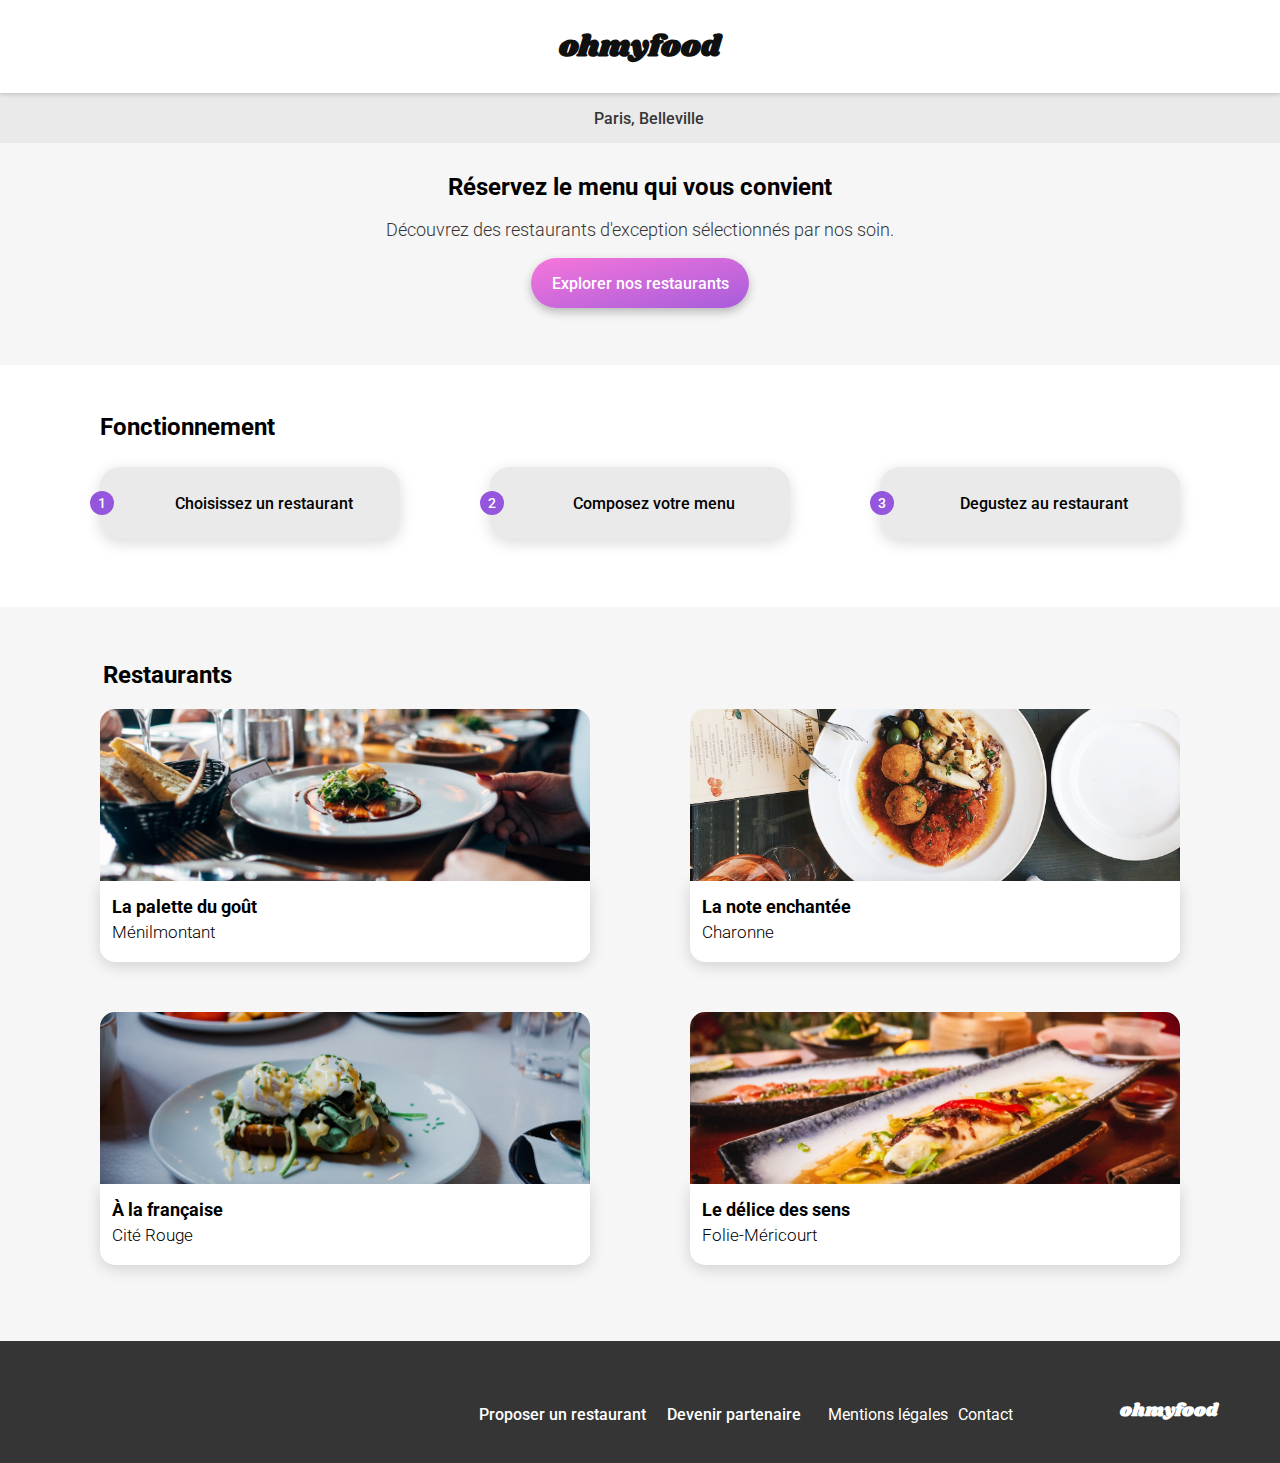
==== index.html @ ac2daf69 "ajout animation coeurs" ====
<!DOCTYPE html>
<html lang="fr">
  <head>
    <meta charset="UTF-8" />
    <meta name="viewport" content="width=device-width, initial-scale=1.0" />
    <title>ohmyfood</title>
    <link rel="preconnect" href="https://fonts.googleapis.com" />
    <link rel="preconnect" href="https://fonts.gstatic.com" crossorigin />
    <link
      href="https://fonts.googleapis.com/css2?family=Roboto:wght@300;400;500;700&family=Shrikhand&display=swap"
      rel="stylesheet" />
    <link
      rel="stylesheet"
      href="https://cdnjs.cloudflare.com/ajax/libs/font-awesome/6.2.1/css/all.min.css"
      integrity="sha512-MV7K8+y+gLIBoVD59lQIYicR65iaqukzvf/nwasF0nqhPay5w/9lJmVM2hMDcnK1OnMGCdVK+iQrJ7lzPJQd1w=="
      crossorigin="anonymous"
      referrerpolicy="no-referrer" />
    <link rel="stylesheet" href="./css/style.css" />
  </head>

  <body>
    <header>
      <h1>ohmyfood</h1>
    </header>
    <main>
      <section class="location"> <i class="fa-solid fa-location-dot"></i><p>Paris, Belleville</p> </section>
      <section class="catchword">
        <h2>Réservez le menu qui vous convient</h2>
        <p>Découvrez des restaurants d'exception sélectionnés par nos soin.</p>
        <a href="#restaurants__choice">
          <button class="button button--explore"> Explorer nos restaurants </button>
        </a>
      </section>
      <section class="how-to">
        <h3>Fonctionnement</h3>
        <div class="how-to__steps">
          <div class="how-to__steps__card" href="#restaurants-choice">
            <i class="fa-solid fa-mobile-screen-button"></i><p>Choisissez un restaurant</p>
            <div class="how-to__steps__card-nb">
              <p>1</p>
            </div>
          </div>
          <div class="how-to__steps__card">
            <i class="fa-solid fa-list-ul"></i><p>Composez votre menu</p>
            <div class="how-to__steps__card-nb">
              <p>2</p>
            </div>
          </div>
          <div class="how-to__steps__card">
            <i class="fa-solid fa-store fa-user-purple"></i><p>Degustez au restaurant</p>
            <div class="how-to__steps__card-nb">
              <p>3</p>
            </div>
          </div>
        </div>
      </section>
      <section class="restaurants">
        <div class="restaurants__container">
          <h2>Restaurants</h2>
          <div class="restaurants__choice" id="restaurants__choice">
            <a href="./restaurants/la-palette-du-gout.html">
              <article class="restaurant__card">
                <img
                  src="images/restaurants/jay-wennington-N_Y88TWmGwA-unsplash.jpg"
                  alt="Restaurant La palette du goût"
                  class="img__menilmontant" />
                <div class="card__content">
                  <div class="card__content__txt">
                    <h4>La palette du goût</h4>
                    <p>Ménilmontant</p>
                  </div>
                  <div class="heart heart__restaurants">
                    <span class="heart--mask"> </span>
                    <i class="fa-regular fa-heart fa-1x heart--empty"></i>
                    <i class="fa-solid fa-heart fa-1x heart--full"></i>
                  </div>
                </div>
              </article>
            </a>
            <a href="./restaurants/la-note-enchantee.html">
              <article class="restaurant__card">
                <img
                  src="images/restaurants/stil-u2Lp8tXIcjw-unsplash.jpg"
                  alt="Restaurant La note enchantée"
                  class="img__charonne" />
                <div class="card__content">
                  <div class="card__content__txt">
                    <h4>La note enchantée</h4>
                    <p>Charonne</p>
                  </div>
                  <div class="heart heart__restaurants">
                    <span class="heart--mask"> </span>
                    <i class="fa-regular fa-heart fa-1x heart--empty"></i>
                    <i class="fa-solid fa-heart fa-1x heart--full"></i>
                  </div>
                </div>
              </article>
            </a>
            <a href="./restaurants/a-la-francaise.html">
              <article class="restaurant__card">
                <img src="images/restaurants/toa-heftiba-DQKerTsQwi0-unsplash.jpg" alt="Restaurant À la française" />
                <div class="card__content">
                  <div class="card__content__txt">
                    <h4>À la française</h4>
                    <p>Cité Rouge</p>
                  </div>
                  <div class="heart heart__restaurants">
                    <span class="heart--mask"> </span>
                    <i class="fa-regular fa-heart fa-1x heart--empty"></i>
                    <i class="fa-solid fa-heart fa-1x heart--full"></i>
                  </div>
                </div>
              </article>
            </a>
            <a href="./restaurants/le-delice-des-sens.html">
              <article class="restaurant__card">
                <img
                  src="images/restaurants/louis-hansel-shotsoflouis-qNBGVyOCY8Q-unsplash.jpg"
                  alt="Restaurant Le délice des sens" />
                <div class="card__content">
                  <div class="card__content__txt">
                    <h4>Le délice des sens</h4>
                    <p>Folie-Méricourt</p>
                  </div>
                  <div class="heart heart__restaurants">
                    <span class="heart--mask"> </span>
                    <i class="fa-regular fa-heart fa-1x heart--empty"></i>
                    <i class="fa-solid fa-heart fa-1x heart--full"></i>
                  </div>
                </div>
              </article>
            </a>
          </div>
        </div>
      </section>
    </main>

    <footer class="related-infos">
      <h5 class="related-infos__title">ohmyfood</h5>
      <div class="related-infos__partnership">
        <a href="#"><i class="fa-sharp fa-solid fa-utensils"></i>Proposer un restaurant</a>
        <a href="#"><i class="fa-xs fa-solid fa-handshake-angle"></i>Devenir partenaire</a>
      </div>
      <div class="related-infos__contact">
        <a href="#">Mentions légales</a>
        <a href="mailto:ohmyfood@hotmeal.com">Contact</a>
      </div>
    </footer>
  </body></html
>
---- css/style.css ----
@import url(https://fonts.googleapis.com/css2?family=Roboto:wght@300;400;500;700&family=Shrikhand&display=swap);
h1 {
  font-family: "Shrikhand";
  font-size: 1.875rem;
  color: #101010;
}

h2, h3 {
  font-family: "Roboto", sans-serif;
  font-weight: 700;
  font-size: 1.5rem;
  color: black;
}

h4 {
  font-family: "Roboto", sans-serif;
  font-weight: 700;
  font-size: 1.125rem;
  color: black;
}

h5 {
  font-family: "Shrikhand";
  font-size: 1.125rem;
  color: white;
}

h1, h2, h3, h4, h5 {
  margin: 0;
}

a {
  text-decoration: none;
}

i {
  display: inline-block;
}

.button {
  height: 50px;
  width: 218px;
  border-radius: 25px;
  background: linear-gradient(167deg, #FF79DA -11.44%, #9356DC 123.93%);
  position: relative;
  z-index: 1;
  position: relative;
  box-shadow: 0px 4px 10px rgba(0, 0, 0, 0.25);
  font-family: "Roboto", sans-serif;
  font-weight: 500;
  font-size: 1rem;
  color: white;
  display: flex;
  justify-content: center;
  align-items: center;
  text-align: center;
  border: none;
  cursor: pointer;
  margin: 0 auto;
}
.button::before {
  background: linear-gradient(0deg, rgba(255, 255, 255, 0.15), rgba(255, 255, 255, 0.15));
  content: "";
  position: absolute;
  height: 100%;
  width: 100%;
  top: 0;
  left: 0;
  opacity: 0;
  transition: opacity 250ms;
  z-index: -1;
}
.button:hover::before {
  opacity: 1;
}
.button--explore {
  margin-bottom: 27px;
}
.button--order {
  margin-top: 28px;
}

.heart {
  position: relative;
  display: flex;
  justify-content: center;
  align-items: center;
  cursor: pointer;
}
.heart i {
  font-size: 1.25rem;
}
.heart--empty {
  position: absolute;
  color: black;
  z-index: 5;
}
.heart--full {
  position: absolute;
  opacity: 0;
  background: linear-gradient(#FF79DA, #9356DC);
  background-clip: text;
  -webkit-background-clip: text;
  color: transparent;
  z-index: 3;
}
.heart--mask {
  display: inline-block;
  position: absolute;
  height: 40px;
  width: 50px;
  background-color: white;
  transform: scaleY(1);
  transform-origin: top;
  transition: scale 800ms steps(13, jump-start);
  z-index: 4;
}
.heart:hover .heart--full {
  opacity: 1;
  animation: heart 400ms 450ms 2 forwards;
}
.heart:hover .heart--empty {
  z-index: 1;
}
.heart:hover .heart--mask {
  scale: 0;
}
@keyframes heart {
  0%, 100% {
    scale: 1;
  }
  50% {
    scale: 1.5;
    animation-timing-function: ease-out;
  }
  75% {
    scale: 1.3;
    animation-timing-function: ease-out;
  }
}
.heart__restaurants {
  margin-right: 13px;
  margin-bottom: 14px;
  bottom: 0;
}
.heart__menu {
  margin-left: 48px;
}
.heart__menu .heart--mask {
  background-color: #EAEAEA;
  width: 75px;
}

.how-to__steps__card {
  width: 300px;
  height: 72px;
  display: flex;
  position: relative;
  font-family: "Roboto", sans-serif;
  font-weight: 500;
  font-size: 1rem;
  color: black;
  position: relative;
  box-shadow: 0px 4px 15px rgba(0, 0, 0, 0.15);
  background-color: #EAEAEA;
  border-radius: 20px;
  margin-top: 26px;
  margin-bottom: 20px;
}
.how-to__steps__card-nb {
  position: absolute;
  height: 24px;
  width: 24px;
  border-radius: 12px;
  background-color: #9356DC;
  font-family: "Roboto", sans-serif;
  font-weight: 500;
  font-size: 0.875rem;
  color: white;
  display: flex;
  justify-content: center;
  align-items: center;
  text-align: center;
  left: -10px;
}
.how-to__steps__card i {
  margin-right: 27px;
}
.how-to__steps__card .fa-user-purple {
  color: #9356DC;
}

.restaurant__card {
  display: flex;
  flex-direction: column;
  width: 100%;
}
.restaurant__card img {
  -o-object-fit: cover;
     object-fit: cover;
  -o-object-position: 50% 60%;
     object-position: 50% 60%;
  height: 172px;
  border-top-left-radius: 15px;
  border-top-right-radius: 15px;
}
.restaurant__card .img__menilmontant, .restaurant__card .img__charonne {
  -o-object-position: 50% 61%;
     object-position: 50% 61%;
}
.restaurant__card .card__content {
  background-color: white;
  display: flex;
  flex-direction: row;
  justify-content: space-between;
  align-items: flex-end;
  border-bottom-left-radius: 15px;
  border-bottom-right-radius: 15px;
  padding: 15px 12px;
  position: relative;
  box-shadow: 0px 4px 15px rgba(0, 0, 0, 0.15);
}
.restaurant__card .card__content p {
  margin: 5px 0;
  font-family: "Roboto", sans-serif;
  font-weight: 300;
  font-size: 1.0625rem;
  color: black;
}

.menu__card {
  display: flex;
  flex-direction: column;
  background-color: white;
  position: relative;
  box-shadow: 0px 4px 15px rgba(0, 0, 0, 0.1);
  border-radius: 15px;
  margin-top: 12px;
  padding: 12px 15px;
}
.menu__card h4, .menu__card span {
  font-family: "Roboto", sans-serif;
  font-weight: 500;
  font-size: 1.125rem;
  color: black;
  margin-bottom: 5px;
}
.menu__card--price {
  display: flex;
  flex-direction: row;
  justify-content: space-between;
  align-items: center;
}
.menu__card--price p {
  font-family: "Roboto", sans-serif;
  font-weight: 300;
  font-size: 0.9375rem;
  color: black;
  margin: 0;
}
.menu__card h4, .menu__card p {
  text-overflow: ellipsis;
  overflow: hidden;
  white-space: nowrap;
}
@media screen and (min-width: 768px) {
  .menu__card {
    min-width: 634px;
  }
}

header, .location, .catchword, .how-to__steps__card {
  display: flex;
  justify-content: center;
  align-items: center;
  text-align: center;
}

body {
  background-color: white;
  margin: 0;
  padding: 0;
}

header {
  position: relative;
  box-shadow: 0px 2px 4px rgba(0, 0, 0, 0.15);
  height: 63px;
}
@media screen and (min-width: 1080px) {
  header {
    height: 93px;
  }
}
header i {
  display: inline-block;
  z-index: 1;
  position: absolute;
  color: #353535;
  left: 24px;
}

.location {
  background-color: #EAEAEA;
  font-family: "Roboto", sans-serif;
  font-weight: 500;
  font-size: 1rem;
  color: #353535;
  height: 50px;
}
.location i {
  margin-right: 17px;
}

.catchword {
  display: flex;
  flex-direction: column;
  justify-content: flex-start;
  padding: 30px;
  background-color: #F6F6F6;
}
.catchword h2 + p {
  font-family: "Roboto", sans-serif;
  font-weight: 300;
  font-size: 1.125rem;
  color: #353535;
  margin: 18px 0;
}

.how-to {
  padding: 48px 20px;
}
@media screen and (min-width: 1080px) {
  .how-to {
    width: 1080px;
    margin: auto;
  }
}
.how-to__steps {
  display: flex;
  flex-direction: column;
  display: flex;
  justify-content: center;
  align-items: center;
  text-align: center;
}
@media screen and (min-width: 1080px) {
  .how-to__steps {
    display: flex;
    flex-direction: row;
    justify-content: space-between;
  }
}

.restaurants {
  background-color: #F6F6F6;
  padding: 54px 18px;
}
.restaurants h2 {
  margin-left: 3px;
}
@media screen and (min-width: 768px) {
  .restaurants__container {
    max-width: 1080px;
    margin: auto;
  }
}
.restaurants__choice {
  display: grid;
  grid: repeat(4, 1fr)/1;
  gap: 18px;
  margin-top: 20px;
  margin-bottom: 22px;
}
@media screen and (min-width: 768px) {
  .restaurants__choice {
    grid: repeat(2, 1fr)/repeat(2, 1fr);
    gap: 25px;
  }
}
@media screen and (min-width: 1080px) {
  .restaurants__choice {
    grid: repeat(2, 1fr)/repeat(2, 1fr);
    -moz-column-gap: 100px;
         column-gap: 100px;
    row-gap: 50px;
  }
}

.related-infos {
  background-color: #353535;
  padding: 22px 25px;
}
.related-infos h5 {
  margin-bottom: 9px;
  padding-right: 50px;
}
@media screen and (min-width: 1080px) {
  .related-infos h5 {
    display: inline-block;
    order: 1;
    margin-left: 80px;
  }
}
.related-infos div {
  display: flex;
  flex-direction: column;
}
@media screen and (min-width: 1080px) {
  .related-infos div {
    flex-direction: row;
    margin-right: 17px;
  }
}
.related-infos__partnership a {
  font-family: "Roboto", sans-serif;
  font-weight: 500;
  font-size: 1rem;
  color: white;
}
@media screen and (min-width: 1080px) {
  .related-infos__partnership a {
    margin-right: 10px;
  }
}
.related-infos__contact a {
  font-family: "Roboto", sans-serif;
  font-weight: 400;
  font-size: 1rem;
  color: white;
}
@media screen and (min-width: 1080px) {
  .related-infos__contact a {
    margin-right: 10px;
  }
}
.related-infos a {
  margin-top: 7px;
}
.related-infos i {
  margin-right: 11px;
}
@media screen and (min-width: 1080px) {
  .related-infos {
    display: flex;
    flex-direction: row;
    justify-content: flex-end;
    padding: 57px 12px 30px 12px;
  }
}

.restaurant-img {
  display: flex;
  justify-content: center;
  align-items: center;
  text-align: center;
}
.restaurant-img img {
  height: 275px;
  width: 100%;
  -o-object-fit: cover;
     object-fit: cover;
  position: absolute;
  top: 93px;
}

.menu-container {
  margin-bottom: 235px;
}

.menu {
  max-width: 1055px;
  display: flex;
  flex-direction: column;
  margin: auto;
  position: relative;
  top: 235px;
  z-index: 2;
  background: #EAEAEA;
  border-top-left-radius: 40px;
  border-top-right-radius: 40px;
  padding: 40px 12px;
}
.menu h2 {
  font-family: "Shrikhand";
  font-size: 1.75rem;
  color: #101010;
  line-height: 41px;
}
.menu h3 {
  margin-top: 40px;
  margin-bottom: 9px;
  text-transform: uppercase;
  font-family: "Roboto", sans-serif;
  font-weight: 300;
  font-size: 1rem;
  color: black;
}
.menu--title {
  display: flex;
  justify-content: space-between;
  align-items: center;
}
.menu--title h1, .menu--title i {
  display: inline-block;
  margin-right: 28px;
}
.menu--title h1 {
  text-overflow: ellipsis;
  overflow: hidden;
  white-space: nowrap;
}
.menu--title i {
  margin-left: 10px;
}
@media screen and (min-width: 768px) {
  .menu--title {
    justify-content: center;
  }
  .menu--title i {
    margin-left: 24px;
  }
}
.menu__line {
  background-color: #99E2D0;
  height: 3px;
  width: 40px;
  margin-bottom: 12px;
}
@media screen and (min-width: 768px) {
  .menu {
    align-items: center;
  }
}
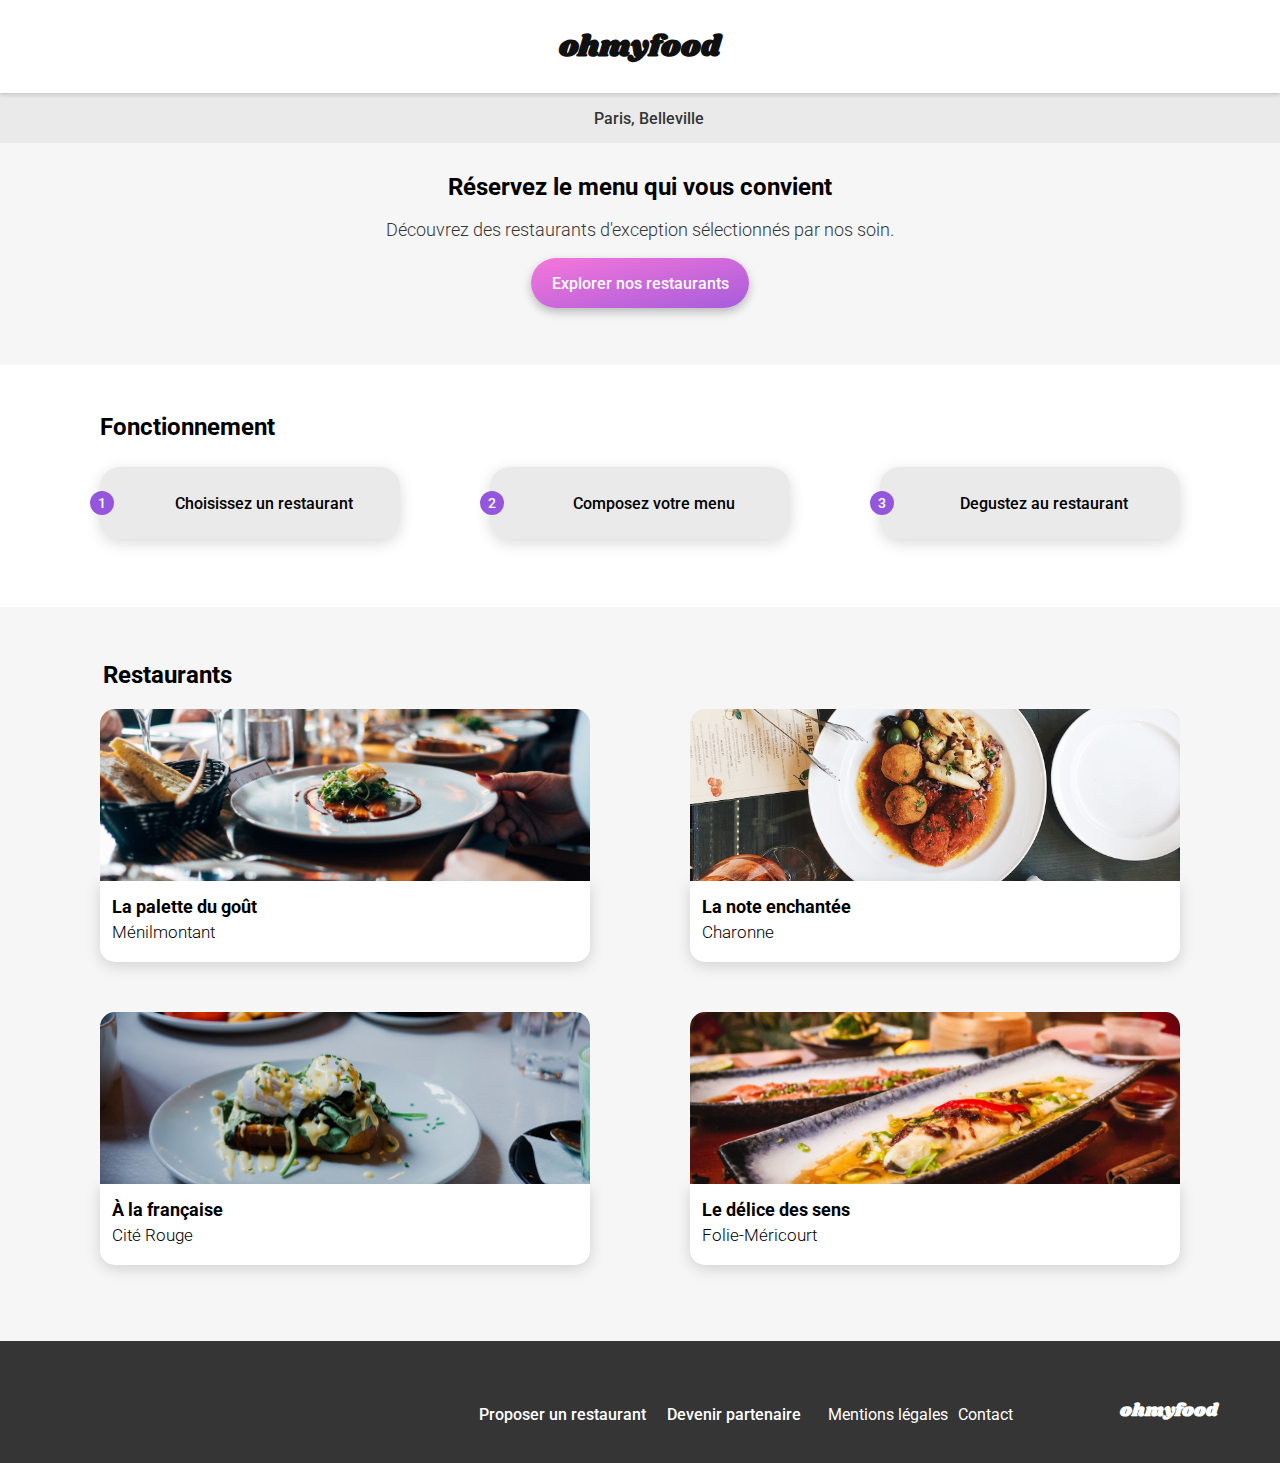
==== commit 1f4c8ecd: "ajout animation coeurs final" ====
--- a/index.html
+++ b/index.html
@@ -72,6 +72,7 @@
                   <div class="heart heart__restaurants">
                     <span class="heart--mask"> </span>
                     <i class="fa-regular fa-heart fa-1x heart--empty"></i>
+                    <i class="fa-regular fa-heart fa-1x heart--empty--grad"></i>
                     <i class="fa-solid fa-heart fa-1x heart--full"></i>
                   </div>
                 </div>
@@ -91,6 +92,7 @@
                   <div class="heart heart__restaurants">
                     <span class="heart--mask"> </span>
                     <i class="fa-regular fa-heart fa-1x heart--empty"></i>
+                    <i class="fa-regular fa-heart fa-1x heart--empty--grad"></i>
                     <i class="fa-solid fa-heart fa-1x heart--full"></i>
                   </div>
                 </div>
@@ -107,6 +109,7 @@
                   <div class="heart heart__restaurants">
                     <span class="heart--mask"> </span>
                     <i class="fa-regular fa-heart fa-1x heart--empty"></i>
+                    <i class="fa-regular fa-heart fa-1x heart--empty--grad"></i>
                     <i class="fa-solid fa-heart fa-1x heart--full"></i>
                   </div>
                 </div>
@@ -125,6 +128,7 @@
                   <div class="heart heart__restaurants">
                     <span class="heart--mask"> </span>
                     <i class="fa-regular fa-heart fa-1x heart--empty"></i>
+                    <i class="fa-regular fa-heart fa-1x heart--empty--grad"></i>
                     <i class="fa-solid fa-heart fa-1x heart--full"></i>
                   </div>
                 </div>
--- a/css/style.css
+++ b/css/style.css
@@ -85,6 +85,7 @@
   display: flex;
   justify-content: center;
   align-items: center;
+  margin: 0 24px;
   cursor: pointer;
 }
 .heart i {
@@ -94,6 +95,14 @@
   position: absolute;
   color: black;
   z-index: 5;
+}
+.heart--empty--grad {
+  position: absolute;
+  background: linear-gradient(#FF79DA, #9356DC);
+  background-clip: text;
+  -webkit-background-clip: text;
+  color: transparent;
+  z-index: 2;
 }
 .heart--full {
   position: absolute;
@@ -107,25 +116,27 @@
 .heart--mask {
   display: inline-block;
   position: absolute;
-  height: 40px;
-  width: 50px;
+  height: 25px;
+  width: 25px;
   background-color: white;
-  transform: scaleY(1);
   transform-origin: top;
-  transition: scale 800ms steps(13, jump-start);
+  transition: all 800ms steps(13, jump-start);
   z-index: 4;
+}
+.heart:hover .heart--empty {
+  z-index: -1;
+}
+.heart:hover .heart--empty--grad {
+  z-index: 5;
+}
+.heart:hover .heart--mask {
+  transform: scaleY(0);
 }
 .heart:hover .heart--full {
   opacity: 1;
-  animation: heart 400ms 450ms 2 forwards;
-}
-.heart:hover .heart--empty {
-  z-index: 1;
-}
-.heart:hover .heart--mask {
-  scale: 0;
-}
-@keyframes heart {
+  animation: heart--anime 400ms 700ms 2 forwards;
+}
+@keyframes heart--anime {
   0%, 100% {
     scale: 1;
   }
@@ -143,12 +154,10 @@
   margin-bottom: 14px;
   bottom: 0;
 }
-.heart__menu {
-  margin-left: 48px;
-}
 .heart__menu .heart--mask {
   background-color: #EAEAEA;
-  width: 75px;
+  width: 25px;
+  height: 25px;
 }
 
 .how-to__steps__card {
@@ -479,7 +488,7 @@
   background: #EAEAEA;
   border-top-left-radius: 40px;
   border-top-right-radius: 40px;
-  padding: 40px 12px;
+  padding: 40px 13px;
 }
 .menu h2 {
   font-family: "Shrikhand";
@@ -500,25 +509,19 @@
   display: flex;
   justify-content: space-between;
   align-items: center;
+  padding: 0 3px;
 }
 .menu--title h1, .menu--title i {
   display: inline-block;
-  margin-right: 28px;
 }
 .menu--title h1 {
   text-overflow: ellipsis;
   overflow: hidden;
   white-space: nowrap;
 }
-.menu--title i {
-  margin-left: 10px;
-}
 @media screen and (min-width: 768px) {
   .menu--title {
     justify-content: center;
-  }
-  .menu--title i {
-    margin-left: 24px;
   }
 }
 .menu__line {
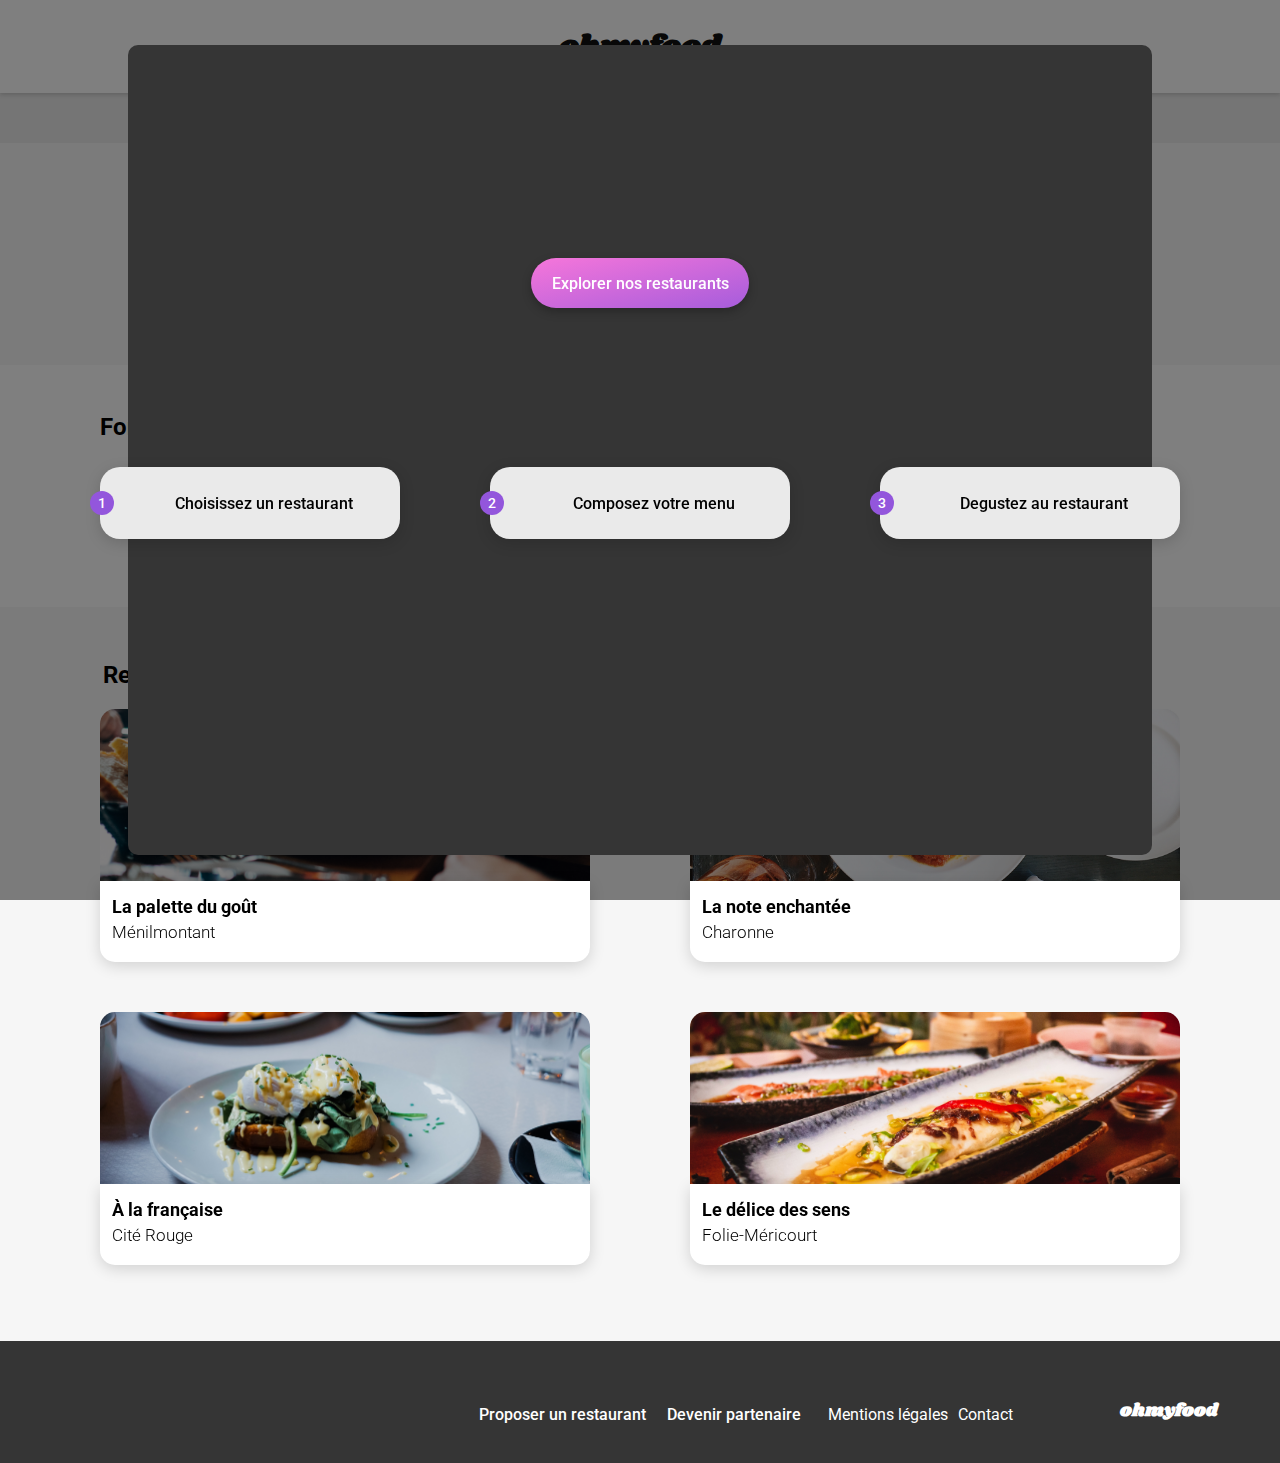
==== commit de015f90: "ajout loader temporaire" ====
--- a/index.html
+++ b/index.html
@@ -22,6 +22,8 @@
     <header>
       <h1>ohmyfood</h1>
     </header>
+
+    <div class="loader"><div class="loader__container"><div class="loader__container--anime"></div></div></div>
     <main>
       <section class="location"> <i class="fa-solid fa-location-dot"></i><p>Paris, Belleville</p> </section>
       <section class="catchword">
@@ -150,5 +152,6 @@
         <a href="mailto:ohmyfood@hotmeal.com">Contact</a>
       </div>
     </footer>
-  </body></html
->
+
+  </body>
+</html>
--- a/css/style.css
+++ b/css/style.css
@@ -37,6 +37,127 @@
   display: inline-block;
 }
 
+@keyframes menu-subtitle-anime {
+  0% {
+    opacity: 0;
+  }
+  100% {
+    opacity: 1;
+  }
+}
+@keyframes menu-card-anime {
+  0% {
+    opacity: 0;
+    transform: translateY(-40px) scaleY(0.05);
+  }
+  100% {
+    opacity: 1;
+    transform: translateY(0) scaleY(1);
+  }
+}
+@keyframes selected {
+  0% {
+    transform-origin: right;
+  }
+  25% {
+    opacity: 0.5;
+    transform-origin: right;
+  }
+  100% {
+    transform: scaleX(1);
+    transform-origin: right;
+  }
+}
+@keyframes heart--anime {
+  0%, 100% {
+    scale: 1;
+  }
+  50% {
+    scale: 1.5;
+    animation-timing-function: ease-out;
+  }
+  75% {
+    scale: 1.3;
+    animation-timing-function: ease-out;
+  }
+}
+.loader {
+  position: fixed;
+  width: 100%;
+  height: 100%;
+  background-color: rgba(0, 0, 0, 0.5);
+  top: 0;
+  right: 0;
+  bottom: 0;
+  left: 0;
+  display: flex;
+  justify-content: center;
+  align-items: center;
+  text-align: center;
+  animation: loading 2s both;
+}
+.loader__container {
+  position: absolute;
+  z-index: 99;
+  margin: auto;
+  background-color: #353535;
+  border-radius: 10px;
+  width: 80%;
+  height: 90%;
+  display: flex;
+  justify-content: center;
+  align-items: center;
+  text-align: center;
+}
+.loader__container--anime, .loader__container--anime:before, .loader__container--anime:after {
+  border-radius: 50%;
+  width: 2.5em;
+  height: 2.5em;
+  animation-fill-mode: both;
+  animation: bblFadInOut 1.8s infinite ease-in-out;
+}
+.loader__container--anime {
+  color: #F6F6F6;
+  font-size: 7px;
+  position: relative;
+  text-indent: -9999em;
+  transform: translateZ(0);
+  animation-delay: -0.16s;
+}
+.loader__container--anime:before, .loader__container--anime:after {
+  content: "";
+  position: absolute;
+  top: 0;
+}
+.loader__container--anime:before {
+  left: -3.5em;
+  animation-delay: -0.32s;
+}
+.loader__container--anime:after {
+  left: 3.5em;
+}
+
+@keyframes loading {
+  0% {
+    z-index: 10;
+  }
+  96% {
+    opacity: 1;
+    z-index: 10;
+  }
+  100% {
+    opacity: 0;
+    z-index: -10;
+  }
+}
+@keyframes bblFadInOut {
+  0%, 80%, 100% {
+    box-shadow: 0 2.5em 0 -1.3em;
+  }
+  40% {
+    box-shadow: 0 2.5em 0 0;
+  }
+}
 .button {
   height: 50px;
   width: 218px;
@@ -135,19 +256,6 @@
 .heart:hover .heart--full {
   opacity: 1;
   animation: heart--anime 400ms 700ms 2 forwards;
-}
-@keyframes heart--anime {
-  0%, 100% {
-    scale: 1;
-  }
-  50% {
-    scale: 1.5;
-    animation-timing-function: ease-out;
-  }
-  75% {
-    scale: 1.3;
-    animation-timing-function: ease-out;
-  }
 }
 .heart__restaurants {
   margin-right: 13px;
@@ -237,15 +345,66 @@
   color: black;
 }
 
+.menu__subtitle--1 {
+  animation: menu-subtitle-anime 400ms 500ms ease-in-out both;
+}
+.menu__subtitle--2 {
+  animation: menu-subtitle-anime 400ms 1000ms ease-in-out both;
+}
+.menu__subtitle--3 {
+  animation: menu-subtitle-anime 400ms 1500ms ease-in-out both;
+}
 .menu__card {
   display: flex;
-  flex-direction: column;
-  background-color: white;
-  position: relative;
-  box-shadow: 0px 4px 15px rgba(0, 0, 0, 0.1);
+  flex-direction: row;
+  position: relative;
   border-radius: 15px;
   margin-top: 12px;
   padding: 12px 15px;
+  position: relative;
+  box-shadow: 0px 4px 15px rgba(0, 0, 0, 0.1);
+  background-color: white;
+}
+.menu__card--1 {
+  animation: menu-card-anime 400ms 200ms ease both;
+}
+.menu__card--2 {
+  animation: menu-card-anime 400ms 400ms ease both;
+}
+.menu__card--3 {
+  animation: menu-card-anime 400ms 600ms ease both;
+}
+.menu__card--4 {
+  animation: menu-card-anime 400ms 800ms ease both;
+}
+.menu__card--5 {
+  animation: menu-card-anime 400ms 1000ms ease both;
+}
+.menu__card--6 {
+  animation: menu-card-anime 400ms 1200ms ease both;
+}
+.menu__card--7 {
+  animation: menu-card-anime 400ms 1400ms ease both;
+}
+.menu__card--8 {
+  animation: menu-card-anime 400ms 1600ms ease both;
+}
+.menu__card--9 {
+  animation: menu-card-anime 400ms 1800ms ease both;
+}
+.menu__card--10 {
+  animation: menu-card-anime 400ms 2000ms ease both;
+}
+.menu__card--11 {
+  animation: menu-card-anime 400ms 2200ms ease both;
+}
+.menu__card--12 {
+  animation: menu-card-anime 400ms 2400ms ease both;
+}
+.menu__card__content {
+  display: flex;
+  flex-direction: column;
+  width: 100%;
 }
 .menu__card h4, .menu__card span {
   font-family: "Roboto", sans-serif;
@@ -271,6 +430,30 @@
   text-overflow: ellipsis;
   overflow: hidden;
   white-space: nowrap;
+}
+.menu__card__selected {
+  width: 59px;
+  height: 100%;
+  background-color: #99E2D0;
+  font-size: 1.25rem;
+  color: white;
+  display: flex;
+  justify-content: center;
+  align-items: center;
+  text-align: center;
+  position: absolute;
+  right: -1px;
+  top: 0;
+  border-top-right-radius: 15px;
+  border-bottom-right-radius: 15px;
+  transform: scaleX(0);
+}
+.menu__card:hover .menu__card__selected {
+  animation: selected 250ms ease-in both;
+}
+.menu__card:hover .menu__card__selected i {
+  transform: rotate(1turn);
+  transition: all 750ms;
 }
 @media screen and (min-width: 768px) {
   .menu__card {
@@ -470,7 +653,12 @@
   -o-object-fit: cover;
      object-fit: cover;
   position: absolute;
-  top: 93px;
+  top: 63px;
+}
+@media screen and (min-width: 768px) {
+  .restaurant-img img {
+    top: 93px;
+  }
 }
 
 .menu-container {
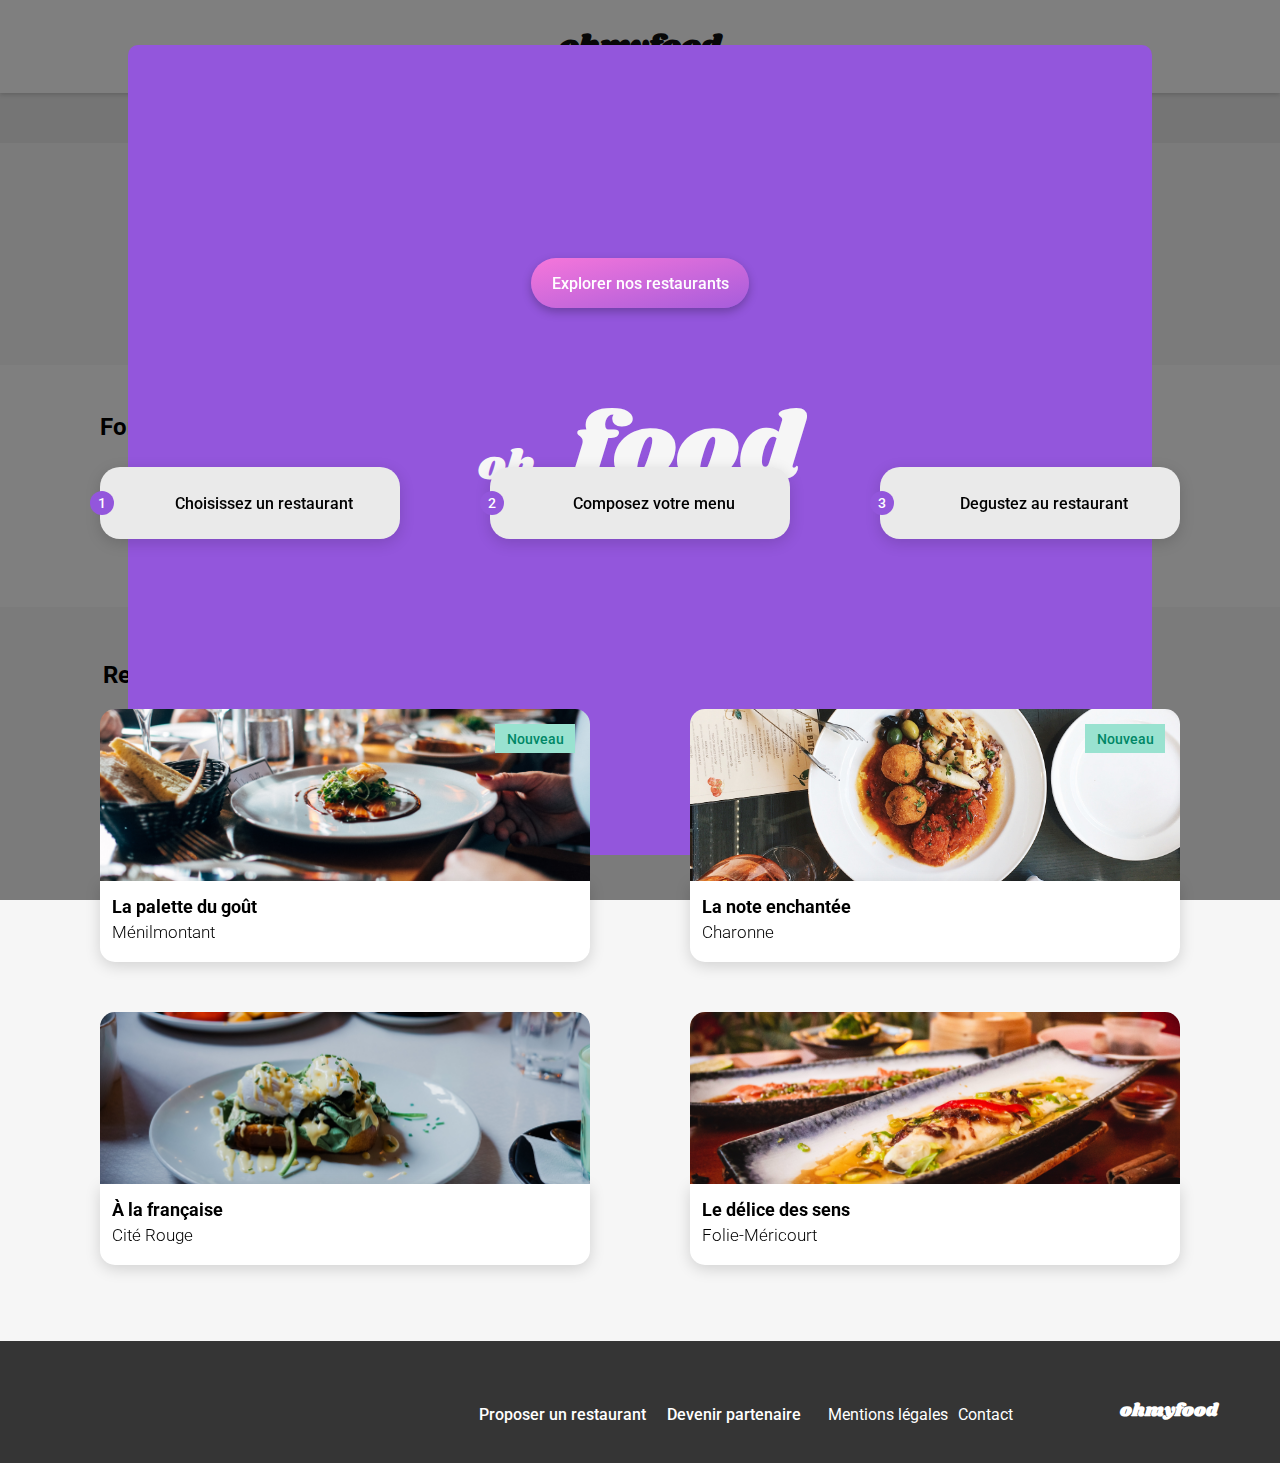
==== commit 32881456: "ajout loader final" ====
--- a/index.html
+++ b/index.html
@@ -23,9 +23,20 @@
       <h1>ohmyfood</h1>
     </header>
 
-    <div class="loader"><div class="loader__container"><div class="loader__container--anime"></div></div></div>
+    <div class="loader">
+      <div class="loader__container">
+        <div class="loader__container--anime">
+          <span class="loader__letters--1">oh</span>
+          <span class="loader__letters--2">my</span>
+          <span class="loader__letters--3">food</span>
+        </div>
+      </div>
+    </div>
+
     <main>
+
       <section class="location"> <i class="fa-solid fa-location-dot"></i><p>Paris, Belleville</p> </section>
+
       <section class="catchword">
         <h2>Réservez le menu qui vous convient</h2>
         <p>Découvrez des restaurants d'exception sélectionnés par nos soin.</p>
@@ -33,41 +44,45 @@
           <button class="button button--explore"> Explorer nos restaurants </button>
         </a>
       </section>
+
       <section class="how-to">
         <h3>Fonctionnement</h3>
         <div class="how-to__steps">
           <div class="how-to__steps__card" href="#restaurants-choice">
             <i class="fa-solid fa-mobile-screen-button"></i><p>Choisissez un restaurant</p>
-            <div class="how-to__steps__card-nb">
+            <div class="how-to__steps__card--nb">
               <p>1</p>
             </div>
           </div>
           <div class="how-to__steps__card">
             <i class="fa-solid fa-list-ul"></i><p>Composez votre menu</p>
-            <div class="how-to__steps__card-nb">
+            <div class="how-to__steps__card--nb">
               <p>2</p>
             </div>
           </div>
           <div class="how-to__steps__card">
             <i class="fa-solid fa-store fa-user-purple"></i><p>Degustez au restaurant</p>
-            <div class="how-to__steps__card-nb">
+            <div class="how-to__steps__card--nb">
               <p>3</p>
             </div>
           </div>
         </div>
       </section>
+
       <section class="restaurants">
         <div class="restaurants__container">
           <h2>Restaurants</h2>
           <div class="restaurants__choice" id="restaurants__choice">
+
             <a href="./restaurants/la-palette-du-gout.html">
               <article class="restaurant__card">
                 <img
                   src="images/restaurants/jay-wennington-N_Y88TWmGwA-unsplash.jpg"
                   alt="Restaurant La palette du goût"
                   class="img__menilmontant" />
-                <div class="card__content">
-                  <div class="card__content__txt">
+                  <div class="restaurant__card__new">Nouveau</div>
+                <div class="restaurant__card__content">
+                  <div class="restaurant__card__content__txt">
                     <h4>La palette du goût</h4>
                     <p>Ménilmontant</p>
                   </div>
@@ -80,14 +95,16 @@
                 </div>
               </article>
             </a>
+
             <a href="./restaurants/la-note-enchantee.html">
               <article class="restaurant__card">
                 <img
                   src="images/restaurants/stil-u2Lp8tXIcjw-unsplash.jpg"
                   alt="Restaurant La note enchantée"
                   class="img__charonne" />
-                <div class="card__content">
-                  <div class="card__content__txt">
+                  <div class="restaurant__card__new">Nouveau</div>
+                <div class="restaurant__card__content">
+                  <div class="restaurant__card__content__txt">
                     <h4>La note enchantée</h4>
                     <p>Charonne</p>
                   </div>
@@ -100,11 +117,12 @@
                 </div>
               </article>
             </a>
+
             <a href="./restaurants/a-la-francaise.html">
               <article class="restaurant__card">
                 <img src="images/restaurants/toa-heftiba-DQKerTsQwi0-unsplash.jpg" alt="Restaurant À la française" />
-                <div class="card__content">
-                  <div class="card__content__txt">
+                <div class="restaurant__card__content">
+                  <div class="restaurant__card__content__txt">
                     <h4>À la française</h4>
                     <p>Cité Rouge</p>
                   </div>
@@ -117,13 +135,14 @@
                 </div>
               </article>
             </a>
+
             <a href="./restaurants/le-delice-des-sens.html">
               <article class="restaurant__card">
                 <img
                   src="images/restaurants/louis-hansel-shotsoflouis-qNBGVyOCY8Q-unsplash.jpg"
                   alt="Restaurant Le délice des sens" />
-                <div class="card__content">
-                  <div class="card__content__txt">
+                <div class="restaurant__card__content">
+                  <div class="restaurant__card__content__txt">
                     <h4>Le délice des sens</h4>
                     <p>Folie-Méricourt</p>
                   </div>
@@ -136,9 +155,11 @@
                 </div>
               </article>
             </a>
+
           </div>
         </div>
       </section>
+      
     </main>
 
     <footer class="related-infos">
--- a/css/style.css
+++ b/css/style.css
@@ -33,10 +33,63 @@
   text-decoration: none;
 }
 
-i {
+i, span {
   display: inline-block;
 }
 
+@keyframes loading {
+  0% {
+    z-index: 99;
+  }
+  99% {
+    opacity: 1;
+    z-index: 99;
+  }
+  100% {
+    opacity: 0;
+    z-index: -99;
+  }
+}
+@keyframes fade-down {
+  0% {
+    transform: translateY(-400px);
+    opacity: 0;
+  }
+  19% {
+    opacity: 0.2;
+  }
+  20%, 100% {
+    transform: translateY(0);
+    opacity: 1;
+  }
+}
+@keyframes fade-up {
+  0% {
+    transform: translateY(400px);
+    opacity: 0;
+  }
+  29% {
+    opacity: 0.2;
+  }
+  30%, 100% {
+    transform: translateY(0);
+    opacity: 0.9;
+  }
+}
+@keyframes magnify {
+  0% {
+    transform: scale(8);
+    opacity: 0;
+  }
+  48%, 55% {
+    transform: scale(1);
+    opacity: 0.7;
+  }
+  56% {
+    transform: scale(1);
+    opacity: 1;
+  }
+}
 @keyframes menu-subtitle-anime {
   0% {
     opacity: 0;
@@ -94,13 +147,11 @@
   justify-content: center;
   align-items: center;
   text-align: center;
-  animation: loading 2s both;
+  animation: loading 6750ms both;
 }
 .loader__container {
   position: absolute;
-  z-index: 99;
-  margin: auto;
-  background-color: #353535;
+  background-color: #9356DC;
   border-radius: 10px;
   width: 80%;
   height: 90%;
@@ -108,56 +159,28 @@
   justify-content: center;
   align-items: center;
   text-align: center;
-}
-.loader__container--anime, .loader__container--anime:before, .loader__container--anime:after {
-  border-radius: 50%;
-  width: 2.5em;
-  height: 2.5em;
-  animation-fill-mode: both;
-  animation: bblFadInOut 1.8s infinite ease-in-out;
+  overflow: hidden;
 }
 .loader__container--anime {
+  font-family: "Shrikhand";
+  font-size: 3rem;
   color: #F6F6F6;
-  font-size: 7px;
-  position: relative;
-  text-indent: -9999em;
-  transform: translateZ(0);
-  animation-delay: -0.16s;
-}
-.loader__container--anime:before, .loader__container--anime:after {
-  content: "";
-  position: absolute;
-  top: 0;
-}
-.loader__container--anime:before {
-  left: -3.5em;
-  animation-delay: -0.32s;
-}
-.loader__container--anime:after {
-  left: 3.5em;
-}
-
-@keyframes loading {
-  0% {
-    z-index: 10;
-  }
-  96% {
-    opacity: 1;
-    z-index: 10;
-  }
-  100% {
-    opacity: 0;
-    z-index: -10;
-  }
-}
-@keyframes bblFadInOut {
-  0%, 80%, 100% {
-    box-shadow: 0 2.5em 0 -1.3em;
-  }
-  40% {
-    box-shadow: 0 2.5em 0 0;
-  }
-}
+}
+.loader__letters--1 {
+  font-size: 42px;
+  margin-right: -8px;
+  animation: fade-down 2250ms 600ms backwards ease infinite;
+}
+.loader__letters--2 {
+  font-size: 18px;
+  margin-right: -4px;
+  animation: fade-up 2250ms 600ms backwards ease-in-out infinite;
+}
+.loader__letters--3 {
+  font-size: 96px;
+  animation: magnify 2250ms 200ms ease-in backwards infinite;
+}
+
 .button {
   height: 50px;
   width: 218px;
@@ -284,7 +307,7 @@
   margin-top: 26px;
   margin-bottom: 20px;
 }
-.how-to__steps__card-nb {
+.how-to__steps__card--nb {
   position: absolute;
   height: 24px;
   width: 24px;
@@ -310,6 +333,7 @@
 .restaurant__card {
   display: flex;
   flex-direction: column;
+  position: relative;
   width: 100%;
 }
 .restaurant__card img {
@@ -325,7 +349,23 @@
   -o-object-position: 50% 61%;
      object-position: 50% 61%;
 }
-.restaurant__card .card__content {
+.restaurant__card__new {
+  position: absolute;
+  height: 29px;
+  width: 80px;
+  background-color: #99E2D0;
+  display: flex;
+  justify-content: center;
+  align-items: center;
+  text-align: center;
+  font-family: "Roboto", sans-serif;
+  font-weight: 500;
+  font-size: 0.875rem;
+  color: #008766;
+  right: 0;
+  margin: 15px;
+}
+.restaurant__card__content {
   background-color: white;
   display: flex;
   flex-direction: row;
@@ -337,7 +377,7 @@
   position: relative;
   box-shadow: 0px 4px 15px rgba(0, 0, 0, 0.15);
 }
-.restaurant__card .card__content p {
+.restaurant__card__content p {
   margin: 5px 0;
   font-family: "Roboto", sans-serif;
   font-weight: 300;
@@ -358,12 +398,12 @@
   display: flex;
   flex-direction: row;
   position: relative;
+  background-color: white;
   border-radius: 15px;
   margin-top: 12px;
   padding: 12px 15px;
   position: relative;
   box-shadow: 0px 4px 15px rgba(0, 0, 0, 0.1);
-  background-color: white;
 }
 .menu__card--1 {
   animation: menu-card-anime 400ms 200ms ease both;
@@ -432,20 +472,20 @@
   white-space: nowrap;
 }
 .menu__card__selected {
+  position: absolute;
+  display: flex;
+  justify-content: center;
+  align-items: center;
+  text-align: center;
   width: 59px;
   height: 100%;
   background-color: #99E2D0;
+  border-top-right-radius: 15px;
+  border-bottom-right-radius: 15px;
+  color: white;
   font-size: 1.25rem;
-  color: white;
-  display: flex;
-  justify-content: center;
-  align-items: center;
-  text-align: center;
-  position: absolute;
   right: -1px;
   top: 0;
-  border-top-right-radius: 15px;
-  border-bottom-right-radius: 15px;
   transform: scaleX(0);
 }
 .menu__card:hover .menu__card__selected {
@@ -479,7 +519,7 @@
   box-shadow: 0px 2px 4px rgba(0, 0, 0, 0.15);
   height: 63px;
 }
-@media screen and (min-width: 1080px) {
+@media screen and (min-width: 768px) {
   header {
     height: 93px;
   }
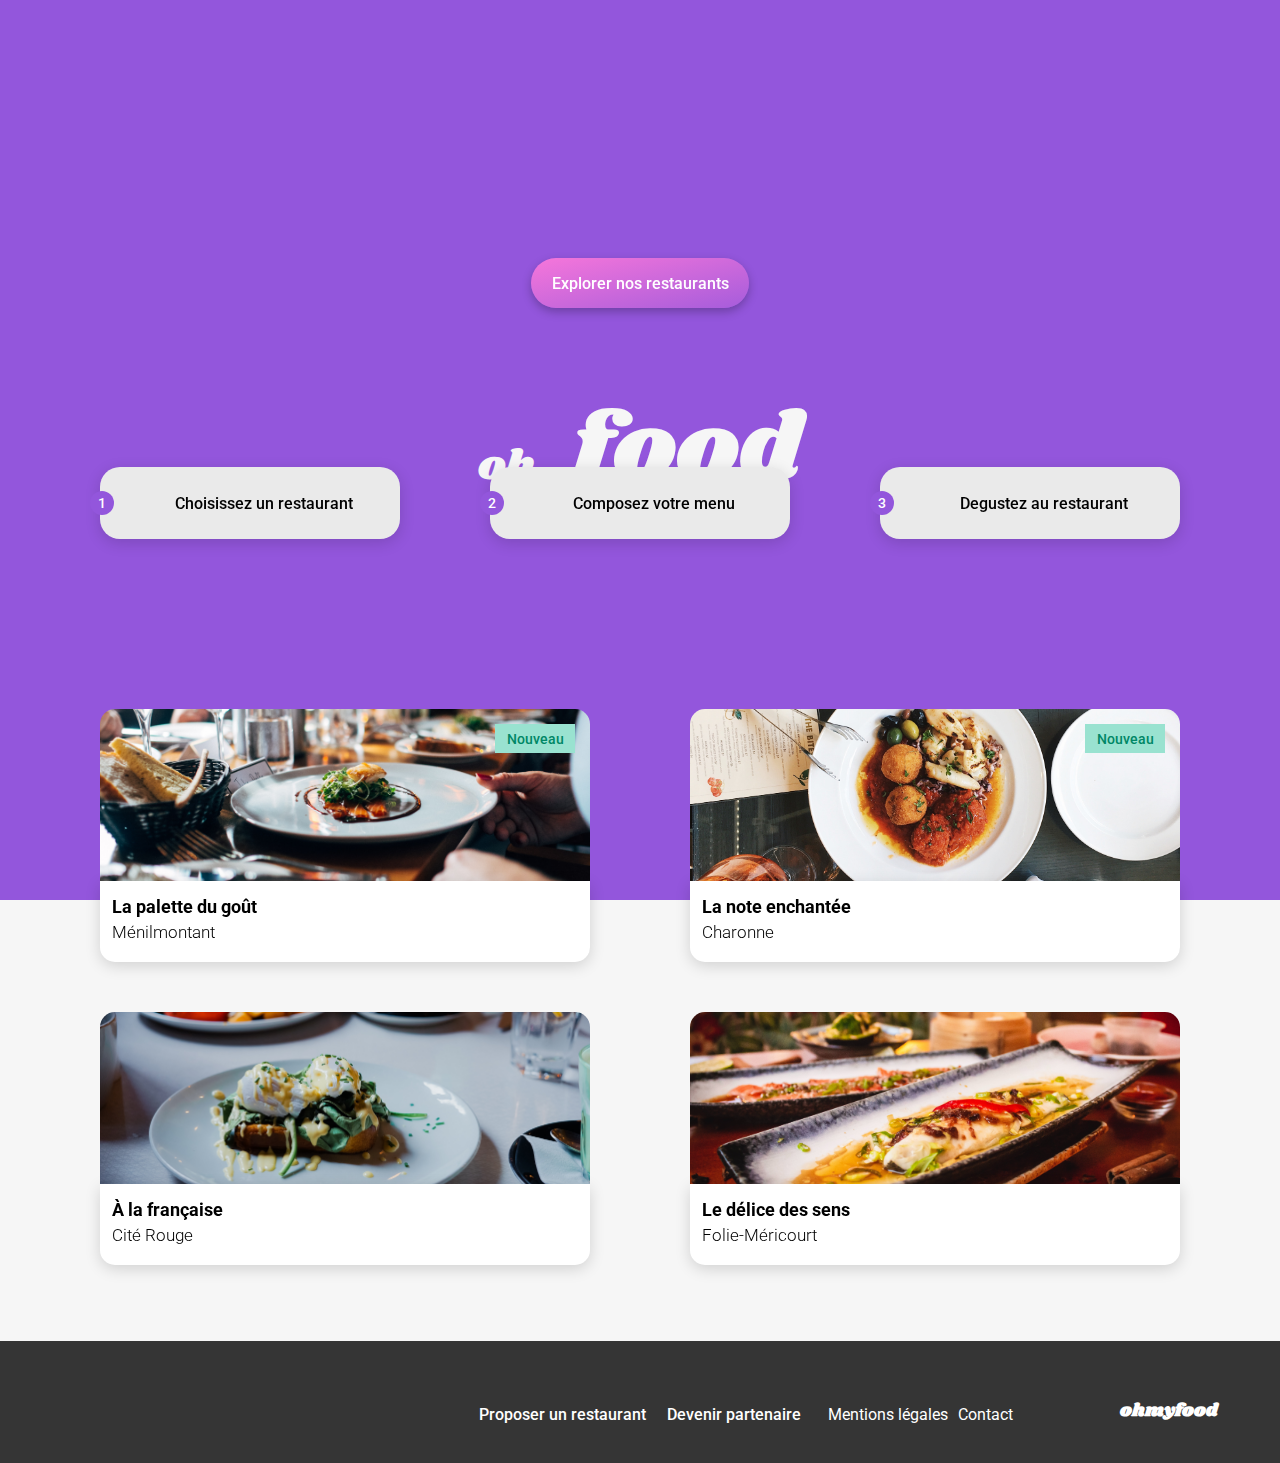
==== commit c2453989: "correction erreurs et oublis v1" ====
--- a/index.html
+++ b/index.html
@@ -1,21 +1,21 @@
 <!DOCTYPE html>
 <html lang="fr">
   <head>
-    <meta charset="UTF-8" />
-    <meta name="viewport" content="width=device-width, initial-scale=1.0" />
+    <meta charset="UTF-8">
+    <meta name="viewport" content="width=device-width, initial-scale=1.0">
     <title>ohmyfood</title>
-    <link rel="preconnect" href="https://fonts.googleapis.com" />
-    <link rel="preconnect" href="https://fonts.gstatic.com" crossorigin />
+    <link rel="preconnect" href="https://fonts.googleapis.com">
+    <link rel="preconnect" href="https://fonts.gstatic.com" crossorigin>
     <link
       href="https://fonts.googleapis.com/css2?family=Roboto:wght@300;400;500;700&family=Shrikhand&display=swap"
-      rel="stylesheet" />
+      rel="stylesheet">
     <link
       rel="stylesheet"
       href="https://cdnjs.cloudflare.com/ajax/libs/font-awesome/6.2.1/css/all.min.css"
       integrity="sha512-MV7K8+y+gLIBoVD59lQIYicR65iaqukzvf/nwasF0nqhPay5w/9lJmVM2hMDcnK1OnMGCdVK+iQrJ7lzPJQd1w=="
       crossorigin="anonymous"
-      referrerpolicy="no-referrer" />
-    <link rel="stylesheet" href="./css/style.css" />
+      referrerpolicy="no-referrer">
+    <link rel="stylesheet" href="./css/style.css">
   </head>
 
   <body>
@@ -23,32 +23,34 @@
       <h1>ohmyfood</h1>
     </header>
 
+    <!-- loader to grey background -->
     <div class="loader">
-      <div class="loader__container">
+        <!-- text's parts animation -->
         <div class="loader__container--anime">
           <span class="loader__letters--1">oh</span>
           <span class="loader__letters--2">my</span>
           <span class="loader__letters--3">food</span>
         </div>
-      </div>
     </div>
 
     <main>
+      <!-- current location -->
+      <div class="location"> <i class="fa-solid fa-location-dot"></i><p>Paris, Belleville</p> </div>
 
-      <section class="location"> <i class="fa-solid fa-location-dot"></i><p>Paris, Belleville</p> </section>
-
+      <!-- catchword and explore's restaurants button -->
       <section class="catchword">
         <h2>Réservez le menu qui vous convient</h2>
-        <p>Découvrez des restaurants d'exception sélectionnés par nos soin.</p>
+        <p>Découvrez des restaurants d'exception sélectionnés par nos soins.</p>
         <a href="#restaurants__choice">
-          <button class="button button--explore"> Explorer nos restaurants </button>
+          <div class="button button--explore">Explorer nos restaurants</div>
         </a>
       </section>
 
+      <!-- how to order -->
       <section class="how-to">
         <h3>Fonctionnement</h3>
         <div class="how-to__steps">
-          <div class="how-to__steps__card" href="#restaurants-choice">
+          <div class="how-to__steps__card">
             <i class="fa-solid fa-mobile-screen-button"></i><p>Choisissez un restaurant</p>
             <div class="how-to__steps__card--nb">
               <p>1</p>
@@ -69,27 +71,32 @@
         </div>
       </section>
 
+      <!-- restaurants section -->
       <section class="restaurants">
         <div class="restaurants__container">
           <h2>Restaurants</h2>
           <div class="restaurants__choice" id="restaurants__choice">
-
             <a href="./restaurants/la-palette-du-gout.html">
               <article class="restaurant__card">
                 <img
                   src="images/restaurants/jay-wennington-N_Y88TWmGwA-unsplash.jpg"
                   alt="Restaurant La palette du goût"
-                  class="img__menilmontant" />
-                  <div class="restaurant__card__new">Nouveau</div>
+                  class="img__menilmontant">
+                <div class="restaurant__card__new">Nouveau</div>
                 <div class="restaurant__card__content">
                   <div class="restaurant__card__content__txt">
                     <h4>La palette du goût</h4>
                     <p>Ménilmontant</p>
                   </div>
+                  <!-- heart's animation -->
                   <div class="heart heart__restaurants">
-                    <span class="heart--mask"> </span>
+                    <!-- heart's mask -->
+                    <span class="heart--mask"></span>
+                    <!-- heart unselected -->
                     <i class="fa-regular fa-heart fa-1x heart--empty"></i>
+                    <!-- heart selected's shape -->
                     <i class="fa-regular fa-heart fa-1x heart--empty--grad"></i>
+                    <!-- heart selected -->
                     <i class="fa-solid fa-heart fa-1x heart--full"></i>
                   </div>
                 </div>
@@ -101,17 +108,22 @@
                 <img
                   src="images/restaurants/stil-u2Lp8tXIcjw-unsplash.jpg"
                   alt="Restaurant La note enchantée"
-                  class="img__charonne" />
-                  <div class="restaurant__card__new">Nouveau</div>
+                  class="img__charonne">
+                <div class="restaurant__card__new">Nouveau</div>
                 <div class="restaurant__card__content">
                   <div class="restaurant__card__content__txt">
                     <h4>La note enchantée</h4>
                     <p>Charonne</p>
                   </div>
+                  <!-- heart's animation -->
                   <div class="heart heart__restaurants">
-                    <span class="heart--mask"> </span>
+                    <!-- heart's mask -->
+                    <span class="heart--mask"></span>
+                    <!-- heart unselected -->
                     <i class="fa-regular fa-heart fa-1x heart--empty"></i>
+                    <!-- heart selected's shape -->
                     <i class="fa-regular fa-heart fa-1x heart--empty--grad"></i>
+                    <!-- heart selected -->
                     <i class="fa-solid fa-heart fa-1x heart--full"></i>
                   </div>
                 </div>
@@ -120,16 +132,21 @@
 
             <a href="./restaurants/a-la-francaise.html">
               <article class="restaurant__card">
-                <img src="images/restaurants/toa-heftiba-DQKerTsQwi0-unsplash.jpg" alt="Restaurant À la française" />
+                <img src="images/restaurants/toa-heftiba-DQKerTsQwi0-unsplash.jpg" alt="Restaurant À la française">
                 <div class="restaurant__card__content">
                   <div class="restaurant__card__content__txt">
                     <h4>À la française</h4>
                     <p>Cité Rouge</p>
                   </div>
+                  <!-- heart's animation -->
                   <div class="heart heart__restaurants">
-                    <span class="heart--mask"> </span>
+                    <!-- heart's mask -->
+                    <span class="heart--mask"></span>
+                    <!-- heart unselected -->
                     <i class="fa-regular fa-heart fa-1x heart--empty"></i>
+                    <!-- heart selected's shape -->
                     <i class="fa-regular fa-heart fa-1x heart--empty--grad"></i>
+                    <!-- heart selected -->
                     <i class="fa-solid fa-heart fa-1x heart--full"></i>
                   </div>
                 </div>
@@ -140,26 +157,29 @@
               <article class="restaurant__card">
                 <img
                   src="images/restaurants/louis-hansel-shotsoflouis-qNBGVyOCY8Q-unsplash.jpg"
-                  alt="Restaurant Le délice des sens" />
+                  alt="Restaurant Le délice des sens">
                 <div class="restaurant__card__content">
                   <div class="restaurant__card__content__txt">
                     <h4>Le délice des sens</h4>
                     <p>Folie-Méricourt</p>
                   </div>
+                  <!-- heart's animation -->
                   <div class="heart heart__restaurants">
-                    <span class="heart--mask"> </span>
+                    <!-- heart's mask -->
+                    <span class="heart--mask"></span>
+                    <!-- heart unselected -->
                     <i class="fa-regular fa-heart fa-1x heart--empty"></i>
+                    <!-- heart selected's shape -->
                     <i class="fa-regular fa-heart fa-1x heart--empty--grad"></i>
+                    <!-- heart selected -->
                     <i class="fa-solid fa-heart fa-1x heart--full"></i>
                   </div>
                 </div>
               </article>
             </a>
-
           </div>
         </div>
       </section>
-      
     </main>
 
     <footer class="related-infos">
@@ -173,6 +193,5 @@
         <a href="mailto:ohmyfood@hotmeal.com">Contact</a>
       </div>
     </footer>
-
   </body>
 </html>
--- a/css/style.css
+++ b/css/style.css
@@ -36,7 +36,6 @@
 i, span {
   display: inline-block;
 }
-
 @keyframes loading {
   0% {
     z-index: 99;
@@ -90,6 +89,19 @@
     opacity: 1;
   }
 }
+@keyframes heart--anime {
+  0%, 100% {
+    transform: scale(1);
+  }
+  50% {
+    transform: scale(1.5);
+    animation-timing-function: ease-out;
+  }
+  75% {
+    transform: scale(1.3);
+    animation-timing-function: ease-out;
+  }
+}
 @keyframes menu-subtitle-anime {
   0% {
     opacity: 0;
@@ -121,50 +133,23 @@
     transform-origin: right;
   }
 }
-@keyframes heart--anime {
-  0%, 100% {
-    scale: 1;
-  }
-  50% {
-    scale: 1.5;
-    animation-timing-function: ease-out;
-  }
-  75% {
-    scale: 1.3;
-    animation-timing-function: ease-out;
-  }
-}
 .loader {
   position: fixed;
   width: 100%;
   height: 100%;
-  background-color: rgba(0, 0, 0, 0.5);
+  background-color: #9356DC;
   top: 0;
   right: 0;
   bottom: 0;
   left: 0;
-  display: flex;
-  justify-content: center;
-  align-items: center;
-  text-align: center;
-  animation: loading 6750ms both;
-}
-.loader__container {
-  position: absolute;
-  background-color: #9356DC;
-  border-radius: 10px;
-  width: 80%;
-  height: 90%;
-  display: flex;
-  justify-content: center;
-  align-items: center;
-  text-align: center;
-  overflow: hidden;
-}
-.loader__container--anime {
   font-family: "Shrikhand";
   font-size: 3rem;
   color: #F6F6F6;
+  display: flex;
+  justify-content: center;
+  align-items: center;
+  text-align: center;
+  animation: loading 6750ms both;
 }
 .loader__letters--1 {
   font-size: 42px;
@@ -198,7 +183,6 @@
   justify-content: center;
   align-items: center;
   text-align: center;
-  border: none;
   cursor: pointer;
   margin: 0 auto;
 }
@@ -264,7 +248,7 @@
   width: 25px;
   background-color: white;
   transform-origin: top;
-  transition: all 800ms steps(13, jump-start);
+  transition: all 800ms ease-in-out;
   z-index: 4;
 }
 .heart:hover .heart--empty {
@@ -279,6 +263,21 @@
 .heart:hover .heart--full {
   opacity: 1;
   animation: heart--anime 400ms 700ms 2 forwards;
+}
+@media (hover: none) {
+  .heart:active .heart--empty {
+    z-index: -1;
+  }
+  .heart:active .heart--empty--grad {
+    z-index: 5;
+  }
+  .heart:active .heart--mask {
+    transform: scaleY(0);
+  }
+  .heart:active .heart--full {
+    opacity: 1;
+    animation: heart--anime 400ms 700ms 2 forwards;
+  }
 }
 .heart__restaurants {
   margin-right: 13px;
@@ -338,16 +337,16 @@
 }
 .restaurant__card img {
   -o-object-fit: cover;
-     object-fit: cover;
+  object-fit: cover;
   -o-object-position: 50% 60%;
-     object-position: 50% 60%;
+  object-position: 50% 60%;
   height: 172px;
   border-top-left-radius: 15px;
   border-top-right-radius: 15px;
 }
 .restaurant__card .img__menilmontant, .restaurant__card .img__charonne {
   -o-object-position: 50% 61%;
-     object-position: 50% 61%;
+  object-position: 50% 61%;
 }
 .restaurant__card__new {
   position: absolute;
@@ -397,7 +396,7 @@
 .menu__card {
   display: flex;
   flex-direction: row;
-  position: relative;
+  justify-content: space-between;
   background-color: white;
   border-radius: 15px;
   margin-top: 12px;
@@ -442,36 +441,43 @@
   animation: menu-card-anime 400ms 2400ms ease both;
 }
 .menu__card__content {
-  display: flex;
-  flex-direction: column;
-  width: 100%;
-}
-.menu__card h4, .menu__card span {
+  width: 80%;
+  transform: scaleX(1);
+  transform-origin: left;
+}
+.menu__card__content h4 {
   font-family: "Roboto", sans-serif;
   font-weight: 500;
   font-size: 1.125rem;
   color: black;
-  margin-bottom: 5px;
-}
-.menu__card--price {
-  display: flex;
-  flex-direction: row;
-  justify-content: space-between;
-  align-items: center;
-}
-.menu__card--price p {
+}
+.menu__card__content p {
   font-family: "Roboto", sans-serif;
   font-weight: 300;
   font-size: 0.9375rem;
   color: black;
   margin: 0;
 }
-.menu__card h4, .menu__card p {
+.menu__card__content h4, .menu__card__content p {
+  white-space: nowrap;
+  overflow: hidden;
   text-overflow: ellipsis;
-  overflow: hidden;
-  white-space: nowrap;
 }
 .menu__card__selected {
+  display: flex;
+  flex-direction: row;
+  align-items: flex-end;
+  justify-content: flex-end;
+  width: 60px;
+}
+.menu__card__selected span {
+  font-family: "Roboto", sans-serif;
+  font-weight: 500;
+  font-size: 1.125rem;
+  color: black;
+  transform: translateX(0);
+}
+.menu__card__selected--anime {
   position: absolute;
   display: flex;
   justify-content: center;
@@ -488,12 +494,37 @@
   top: 0;
   transform: scaleX(0);
 }
-.menu__card:hover .menu__card__selected {
+.menu__card:hover .menu__card__selected--anime {
   animation: selected 250ms ease-in both;
 }
-.menu__card:hover .menu__card__selected i {
+.menu__card:hover .menu__card__selected--anime i {
   transform: rotate(1turn);
   transition: all 750ms;
+}
+.menu__card:hover .menu__card__selected span {
+  transform: translateX(-60px);
+  transition: all 250ms ease-in;
+  width: 35%;
+}
+.menu__card:hover .menu__card__content {
+  width: 65%;
+}
+@media (hover: none) {
+  .menu__card:active .menu__card__selected--anime {
+    animation: selected 250ms ease-in both;
+  }
+  .menu__card:active .menu__card__selected--anime i {
+    transform: rotate(1turn);
+    transition: all 750ms;
+  }
+  .menu__card:active .menu__card__selected span {
+    transform: translateX(-60px);
+    transition: all 250ms ease-in;
+    width: 35%;
+  }
+  .menu__card:active .menu__card__content {
+    width: 65%;
+  }
 }
 @media screen and (min-width: 768px) {
   .menu__card {
@@ -599,7 +630,7 @@
 }
 .restaurants__choice {
   display: grid;
-  grid: repeat(4, 1fr)/1;
+  grid: repeat(4, 1fr)/1fr;
   gap: 18px;
   margin-top: 20px;
   margin-bottom: 22px;
@@ -614,7 +645,7 @@
   .restaurants__choice {
     grid: repeat(2, 1fr)/repeat(2, 1fr);
     -moz-column-gap: 100px;
-         column-gap: 100px;
+    column-gap: 100px;
     row-gap: 50px;
   }
 }
@@ -691,7 +722,7 @@
   height: 275px;
   width: 100%;
   -o-object-fit: cover;
-     object-fit: cover;
+  object-fit: cover;
   position: absolute;
   top: 63px;
 }
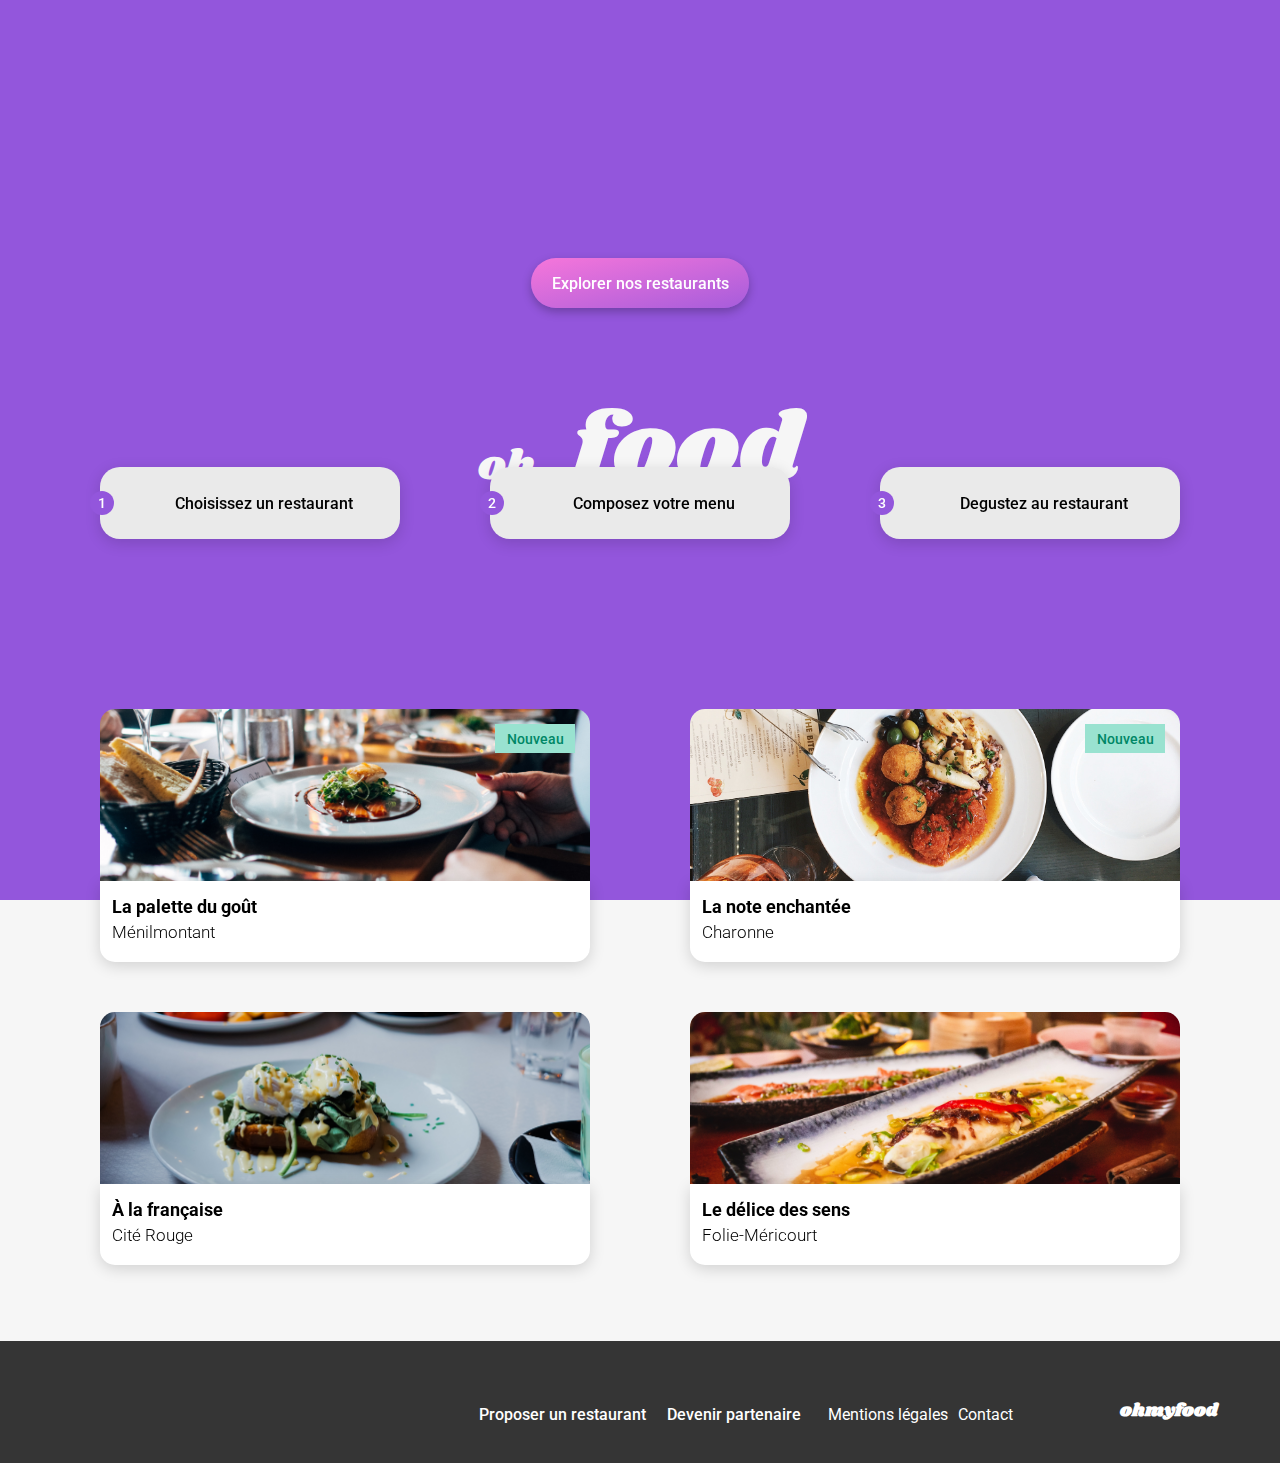
==== commit 99316f79: "ajout compatibilité touch screen" ====
--- a/index.html
+++ b/index.html
@@ -42,7 +42,7 @@
         <h2>Réservez le menu qui vous convient</h2>
         <p>Découvrez des restaurants d'exception sélectionnés par nos soins.</p>
         <a href="#restaurants__choice">
-          <div class="button button--explore">Explorer nos restaurants</div>
+          <div class="button button--explore" onclick="">Explorer nos restaurants</div>
         </a>
       </section>
 
@@ -50,19 +50,19 @@
       <section class="how-to">
         <h3>Fonctionnement</h3>
         <div class="how-to__steps">
-          <div class="how-to__steps__card">
+          <div class="how-to__steps__card" onclick="">
             <i class="fa-solid fa-mobile-screen-button"></i><p>Choisissez un restaurant</p>
             <div class="how-to__steps__card--nb">
               <p>1</p>
             </div>
           </div>
-          <div class="how-to__steps__card">
+          <div class="how-to__steps__card" onclick="">
             <i class="fa-solid fa-list-ul"></i><p>Composez votre menu</p>
             <div class="how-to__steps__card--nb">
               <p>2</p>
             </div>
           </div>
-          <div class="how-to__steps__card">
+          <div class="how-to__steps__card" onclick="">
             <i class="fa-solid fa-store fa-user-purple"></i><p>Degustez au restaurant</p>
             <div class="how-to__steps__card--nb">
               <p>3</p>
@@ -89,7 +89,7 @@
                     <p>Ménilmontant</p>
                   </div>
                   <!-- heart's animation -->
-                  <div class="heart heart__restaurants">
+                  <div class="heart heart__restaurants" onclick="">
                     <!-- heart's mask -->
                     <span class="heart--mask"></span>
                     <!-- heart unselected -->
@@ -116,7 +116,7 @@
                     <p>Charonne</p>
                   </div>
                   <!-- heart's animation -->
-                  <div class="heart heart__restaurants">
+                  <div class="heart heart__restaurants" onclick="">
                     <!-- heart's mask -->
                     <span class="heart--mask"></span>
                     <!-- heart unselected -->
@@ -139,7 +139,7 @@
                     <p>Cité Rouge</p>
                   </div>
                   <!-- heart's animation -->
-                  <div class="heart heart__restaurants">
+                  <div class="heart heart__restaurants" onclick="">
                     <!-- heart's mask -->
                     <span class="heart--mask"></span>
                     <!-- heart unselected -->
@@ -153,7 +153,7 @@
               </article>
             </a>
 
-            <a href="./restaurants/le-delice-des-sens.html">
+            <a href="./restaurants/le-delice-des-sens.html" onclick="">
               <article class="restaurant__card">
                 <img
                   src="images/restaurants/louis-hansel-shotsoflouis-qNBGVyOCY8Q-unsplash.jpg"
--- a/css/style.css
+++ b/css/style.css
@@ -264,21 +264,6 @@
   opacity: 1;
   animation: heart--anime 400ms 700ms 2 forwards;
 }
-@media (hover: none) {
-  .heart:active .heart--empty {
-    z-index: -1;
-  }
-  .heart:active .heart--empty--grad {
-    z-index: 5;
-  }
-  .heart:active .heart--mask {
-    transform: scaleY(0);
-  }
-  .heart:active .heart--full {
-    opacity: 1;
-    animation: heart--anime 400ms 700ms 2 forwards;
-  }
-}
 .heart__restaurants {
   margin-right: 13px;
   margin-bottom: 14px;
@@ -305,6 +290,23 @@
   border-radius: 20px;
   margin-top: 26px;
   margin-bottom: 20px;
+  z-index: 1;
+}
+.how-to__steps__card::before {
+  background-color: rgba(187, 86, 220, 0.1);
+  content: "";
+  position: absolute;
+  height: 100%;
+  width: 100%;
+  top: 0;
+  left: 0;
+  opacity: 0;
+  transition: opacity 250ms;
+  border-radius: 20px;
+  z-index: -1;
+}
+.how-to__steps__card:hover::before {
+  opacity: 1;
 }
 .how-to__steps__card--nb {
   position: absolute;
@@ -504,27 +506,10 @@
 .menu__card:hover .menu__card__selected span {
   transform: translateX(-60px);
   transition: all 250ms ease-in;
-  width: 35%;
+  width: 31%;
 }
 .menu__card:hover .menu__card__content {
-  width: 65%;
-}
-@media (hover: none) {
-  .menu__card:active .menu__card__selected--anime {
-    animation: selected 250ms ease-in both;
-  }
-  .menu__card:active .menu__card__selected--anime i {
-    transform: rotate(1turn);
-    transition: all 750ms;
-  }
-  .menu__card:active .menu__card__selected span {
-    transform: translateX(-60px);
-    transition: all 250ms ease-in;
-    width: 35%;
-  }
-  .menu__card:active .menu__card__content {
-    width: 65%;
-  }
+  width: 69%;
 }
 @media screen and (min-width: 768px) {
   .menu__card {
